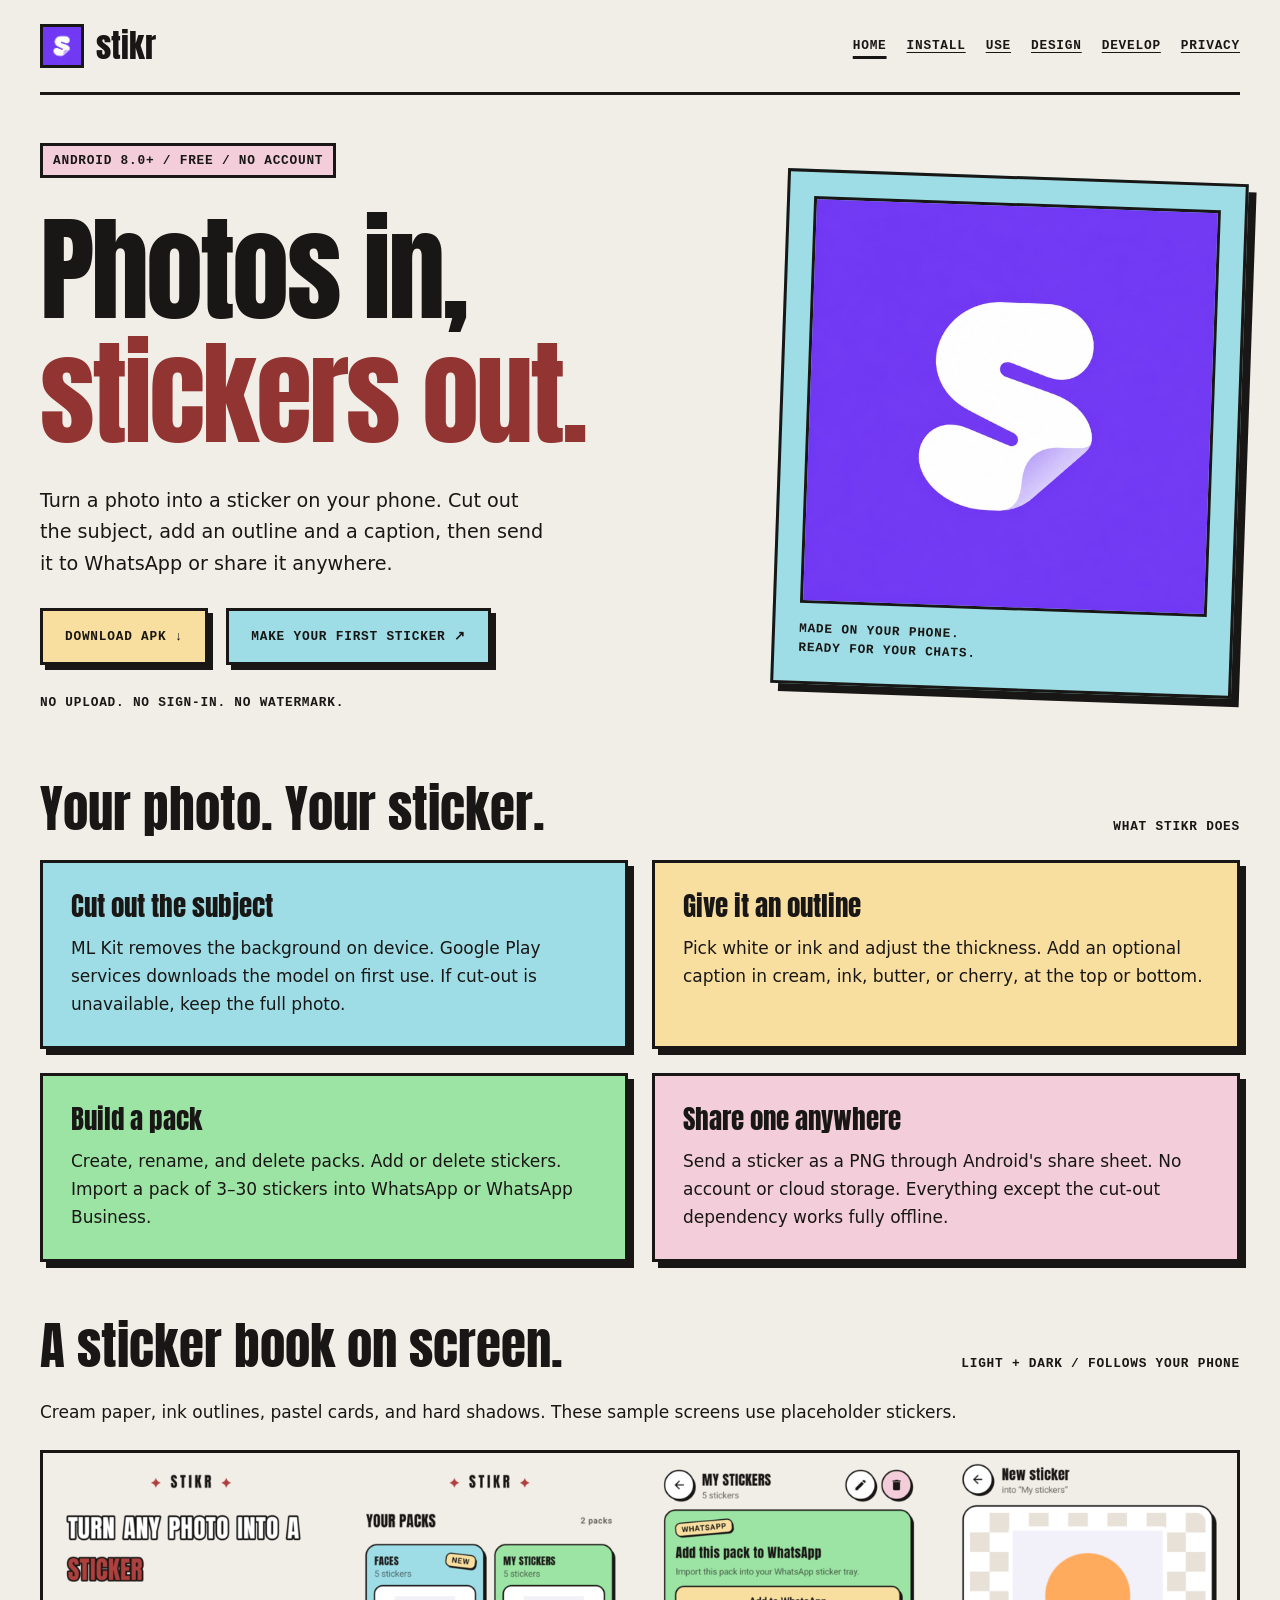
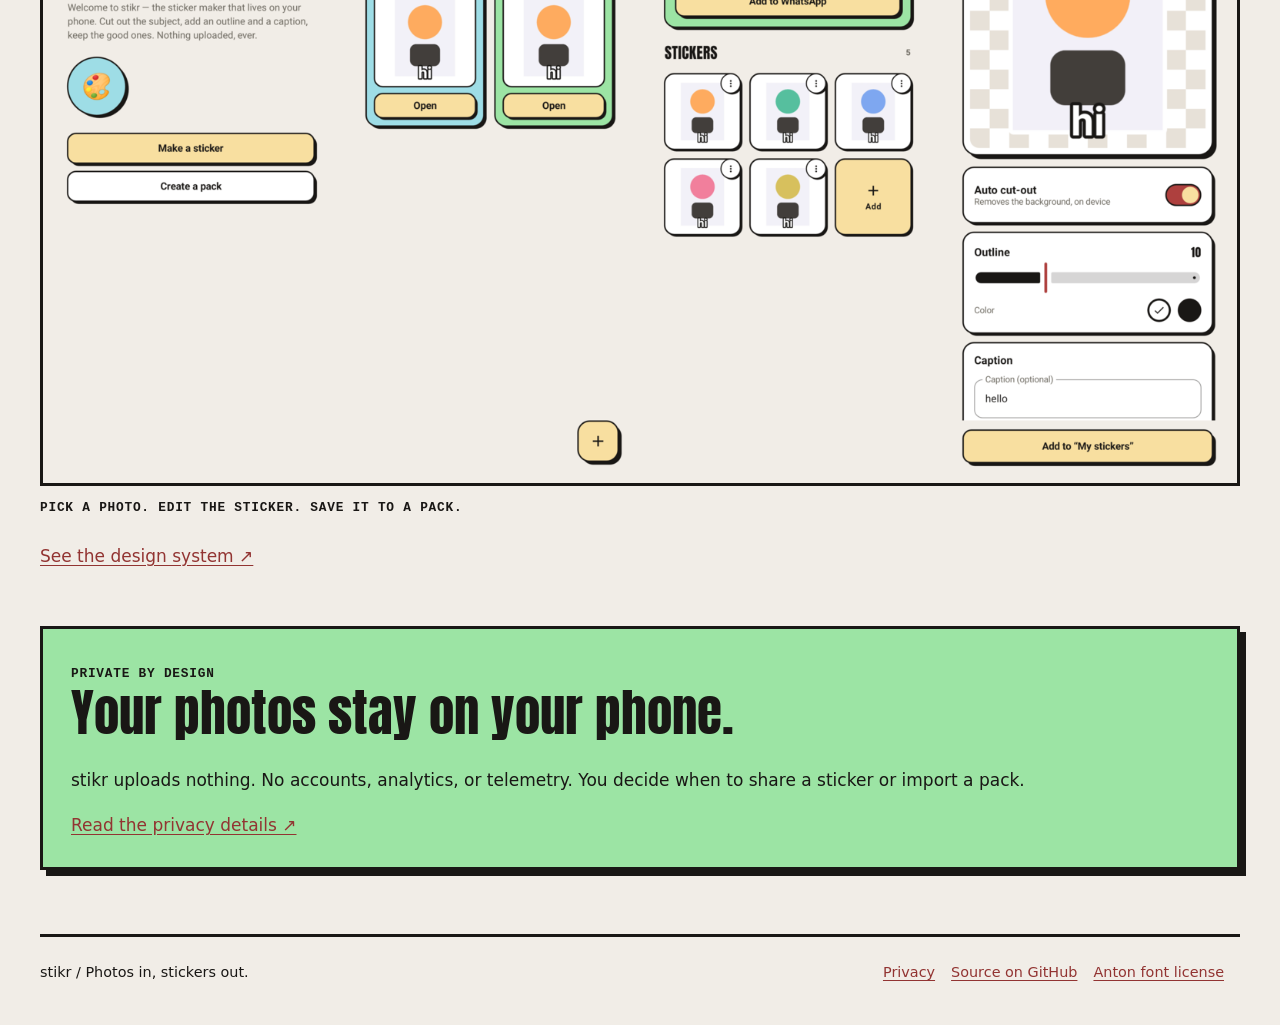
==== docs/site/index.html @ d6e40d76 "docs(site): add sticker-book landing page Co-Authored-By: Claude Opus 5.5 <noreply@anthropic.com>" ====
<!doctype html>
<html lang="en">
<head>
<meta charset="utf-8">
<meta name="viewport" content="width=device-width, initial-scale=1">
<meta name="description" content="Make stickers from your photos on Android. On-device cut-out, captions, packs, and WhatsApp export. No account, upload, or watermark.">
<meta name="color-scheme" content="light dark">
<title>Photos in, stickers out. | stikr</title>
<link rel="icon" href="assets/logo.png" type="image/png">
<link rel="stylesheet" href="style.css">
</head>
<body>
<a class="skip" href="#main">Skip to content</a>
<header><a class="brand" href="index.html"><img src="assets/logo.png" alt="" width="44" height="44">stikr</a><nav aria-label="Main navigation"><a href="index.html" aria-current="page">Home</a><a href="install.html">Install</a><a href="use.html">Use</a><a href="design.html">Design</a><a href="develop.html">Develop</a><a href="privacy.html">Privacy</a></nav></header>
<main id="main">
<section class="hero" aria-labelledby="hero-title">
<div><span class="tag">Android 8.0+ / Free / No account</span><h1 id="hero-title">Photos in,<br><span>stickers out.</span></h1><p class="intro">Turn a photo into a sticker on your phone. Cut out the subject, add an outline and a caption, then send it to WhatsApp or share it anywhere.</p><div class="actions"><a class="button" href="https://github.com/mrduhlol/stikr/releases/latest/download/stikr.apk">Download APK ↓</a><a class="button secondary" href="use.html">Make your first sticker ↗</a></div><p class="label">No upload. No sign-in. No watermark.</p></div>
<div class="hero-art"><img src="assets/logo.png" alt="stikr's white sticker S with a peeled corner on purple" width="1254" height="1254"><span class="label">Made on your phone.<br>Ready for your chats.</span></div>
</section>
<section aria-labelledby="features"><div class="section-top"><h2 id="features">Your photo. Your sticker.</h2><span class="label">What stikr does</span></div><div class="grid">
<article class="card cyan"><h3>Cut out the subject</h3><p>ML Kit removes the background on device. Google Play services downloads the model on first use. If cut-out is unavailable, keep the full photo.</p></article>
<article class="card butter"><h3>Give it an outline</h3><p>Pick white or ink and adjust the thickness. Add an optional caption in cream, ink, butter, or cherry, at the top or bottom.</p></article>
<article class="card green"><h3>Build a pack</h3><p>Create, rename, and delete packs. Add or delete stickers. Import a pack of 3–30 stickers into WhatsApp or WhatsApp Business.</p></article>
<article class="card pink"><h3>Share one anywhere</h3><p>Send a sticker as a PNG through Android's share sheet. No account or cloud storage. Everything except the cut-out dependency works fully offline.</p></article>
</div></section>
<section aria-labelledby="screens"><div class="section-top"><h2 id="screens">A sticker book on screen.</h2><span class="label">Light + dark / Follows your phone</span></div><p>Cream paper, ink outlines, pastel cards, and hard shadows. These sample screens use placeholder stickers.</p><figure><picture><source media="(prefers-color-scheme: dark)" srcset="assets/screens-dark.png"><img src="assets/screens-light.png" alt="Sample stikr screens showing the home page, packs, a WhatsApp pack, and the sticker editor" width="1552" height="820" loading="lazy"></picture><figcaption>Pick a photo. Edit the sticker. Save it to a pack.</figcaption></figure><a href="design.html">See the design system ↗</a></section>
<section class="card green" aria-labelledby="local"><span class="label">Private by design</span><h2 id="local">Your photos stay on your phone.</h2><p>stikr uploads nothing. No accounts, analytics, or telemetry. You decide when to share a sticker or import a pack.</p><a href="privacy.html">Read the privacy details ↗</a></section>
</main>
<footer><p>stikr / Photos in, stickers out.</p><div><a href="privacy.html">Privacy</a><a href="https://github.com/mrduhlol/stikr">Source on GitHub</a><a href="licenses/anton-OFL.txt">Anton font license</a></div></footer>
</body>
</html>
---- docs/site/style.css ----
@font-face{font-family:Anton;src:url('assets/anton_regular.ttf') format('truetype');font-weight:400;font-style:normal;font-display:swap}
:root{color-scheme:light dark;--paper:#F1EDE7;--ink:#191715;--butter:#F8DFA0;--cyan:#9EDDE6;--green:#9CE4A4;--pink:#F3CDDA;--red:#AE403E;--purple:#723AF4;--bg:var(--paper);--text:var(--ink);--line:var(--ink);--surface:#fff;--link:#923432;--focus:#723AF4}
*{box-sizing:border-box}body{margin:0;background:var(--bg);color:var(--text);font:1.0625rem/1.65 system-ui,sans-serif}a{color:var(--link);text-underline-offset:.2em}a:hover{text-decoration-thickness:3px}a:focus-visible,summary:focus-visible{outline:3px solid var(--focus);outline-offset:5px}img{display:block;max-width:100%;height:auto}h1,h2,h3,.brand{font-family:Anton,Impact,sans-serif;font-weight:400;line-height:1.08}h1{font-size:clamp(3.6rem,9vw,7.5rem);letter-spacing:-.025em;margin:.25em 0}h2{font-size:clamp(2rem,4vw,3.4rem);margin:0 0 .5em}h3{font-size:1.7rem;margin:0 0 .5em}p{margin:0 0 1em}header,main,footer{width:min(1200px,calc(100% - 48px));margin:auto}header{display:flex;align-items:center;justify-content:space-between;gap:24px;padding:24px 0;border-bottom:3px solid var(--line)}.brand{display:flex;align-items:center;gap:12px;font-size:2rem;color:var(--text);text-decoration:none}.brand img{width:44px;height:44px;border:3px solid var(--line)}nav{display:flex;flex-wrap:wrap;gap:8px 20px}nav a,.label,.button,th,dt,figcaption,.tag{font:700 .8rem/1.5 ui-monospace,SFMono-Regular,Consolas,monospace;text-transform:uppercase;letter-spacing:.06em}nav a{color:var(--text);padding:7px 0}nav [aria-current]{text-decoration:underline;text-decoration-thickness:3px;text-underline-offset:7px}.skip{position:absolute;top:-100px;left:24px;background:var(--butter);color:var(--ink);padding:12px;z-index:2}.skip:focus{top:8px}main{padding:48px 0 64px}section{margin-top:56px}.hero{display:grid;grid-template-columns:1.5fr 1fr;align-items:center;gap:48px;margin:0}.hero h1 span{color:var(--link)}.hero .intro{max-width:42ch;font-size:1.2rem}.hero-art{padding:24px;background:var(--cyan);border:3px solid var(--line);box-shadow:8px 8px 0 var(--line);transform:rotate(2deg)}.hero-art img{width:100%;border:3px solid var(--ink)}.hero-art .label{display:block;color:var(--ink);margin-top:16px}.actions{display:flex;flex-wrap:wrap;gap:18px;margin:28px 0}.button{display:inline-block;padding:16px 22px;background:var(--butter);color:var(--ink);border:3px solid var(--ink);box-shadow:5px 5px 0 var(--ink);text-decoration:none;transition:transform .1s,box-shadow .1s}.button:hover{transform:translate(2px,2px);box-shadow:3px 3px 0 var(--ink)}.button:active{transform:translate(5px,5px);box-shadow:0 0 0 var(--ink)}.button.secondary{background:var(--cyan)}.tag{display:inline-block;padding:5px 10px;border:3px solid var(--ink);background:var(--pink);color:var(--ink)}.grid{display:grid;grid-template-columns:repeat(2,minmax(0,1fr));gap:24px}.card{border:3px solid var(--line);padding:28px;box-shadow:6px 6px 0 var(--line);background:var(--surface)}.card p:last-child{margin-bottom:0}.butter,.cyan,.green,.pink{color:var(--ink);--link:#923432;--line:var(--ink)}.butter{background:var(--butter)}.cyan{background:var(--cyan)}.green{background:var(--green)}.pink{background:var(--pink)}.section-top{display:flex;justify-content:space-between;align-items:baseline;gap:16px;margin-bottom:24px}.section-top h2{margin:0}figure{margin:24px 0}figure img{border:3px solid var(--line);background:var(--paper)}figcaption{margin-top:12px}.dark-screen{display:none}.page-head{max-width:900px;border-bottom:3px solid var(--line);padding-bottom:24px;margin-bottom:32px}.page-head p{max-width:60ch;font-size:1.2rem}.prose{max-width:850px}.prose section:first-child{margin-top:0}.prose li{padding-left:6px;margin-bottom:12px}.prose h2{font-size:2.4rem}.prose h3{margin-top:28px}code{font: .9em/1.6 ui-monospace,SFMono-Regular,Consolas,monospace;overflow-wrap:anywhere}pre{padding:24px;border:3px solid var(--line);background:var(--surface);overflow:auto}pre code{white-space:pre;overflow-wrap:normal}table{width:100%;border-collapse:collapse;background:var(--surface);margin:24px 0}th,td{border:3px solid var(--line);padding:12px;text-align:left;vertical-align:top}td{overflow-wrap:anywhere}.table-wrap{overflow:auto}.swatches{display:grid;grid-template-columns:repeat(4,minmax(0,1fr));gap:16px}.swatch{border:3px solid var(--line);background:var(--surface)}.swatch i{display:block;height:100px;border-bottom:3px solid var(--line)}.swatch div{padding:12px}.swatch code{display:block}.swatch .cream{background:#F1EDE7}.swatch .ink{background:#191715}.swatch .butter{background:#F8DFA0}.swatch .cyan{background:#9EDDE6}.swatch .green{background:#9CE4A4}.swatch .pink{background:#F3CDDA}.swatch .red{background:#AE403E}.swatch .purple{background:#723AF4}.notice{border-left:6px solid var(--link);padding:16px 24px;background:var(--surface)}footer{border-top:3px solid var(--line);padding:24px 0 40px;display:flex;justify-content:space-between;flex-wrap:wrap;gap:16px;font-size:.9rem}footer p{margin:0}footer a{margin-right:16px}
@media(prefers-color-scheme:dark){:root{color-scheme:dark;--bg:#191715;--text:#F1EDE7;--line:#F1EDE7;--surface:#272321;--link:#F8DFA0;--focus:#9EDDE6}.light-screen{display:none}.dark-screen{display:block}}
@media(max-width:760px){header,main,footer{width:calc(100% - 32px)}header{align-items:flex-start;flex-direction:column;gap:16px}nav{gap:4px 18px}.hero{grid-template-columns:1fr;gap:32px}.hero-art{max-width:320px;justify-self:center;transform:none}.grid{grid-template-columns:1fr}.swatches{grid-template-columns:repeat(2,minmax(0,1fr))}main{padding-top:32px}.card{padding:22px}.section-top{display:block}section{margin-top:40px}th,td{padding:8px}.button{padding:14px 18px}}
@media(prefers-reduced-motion:reduce){.button{transition:none}}
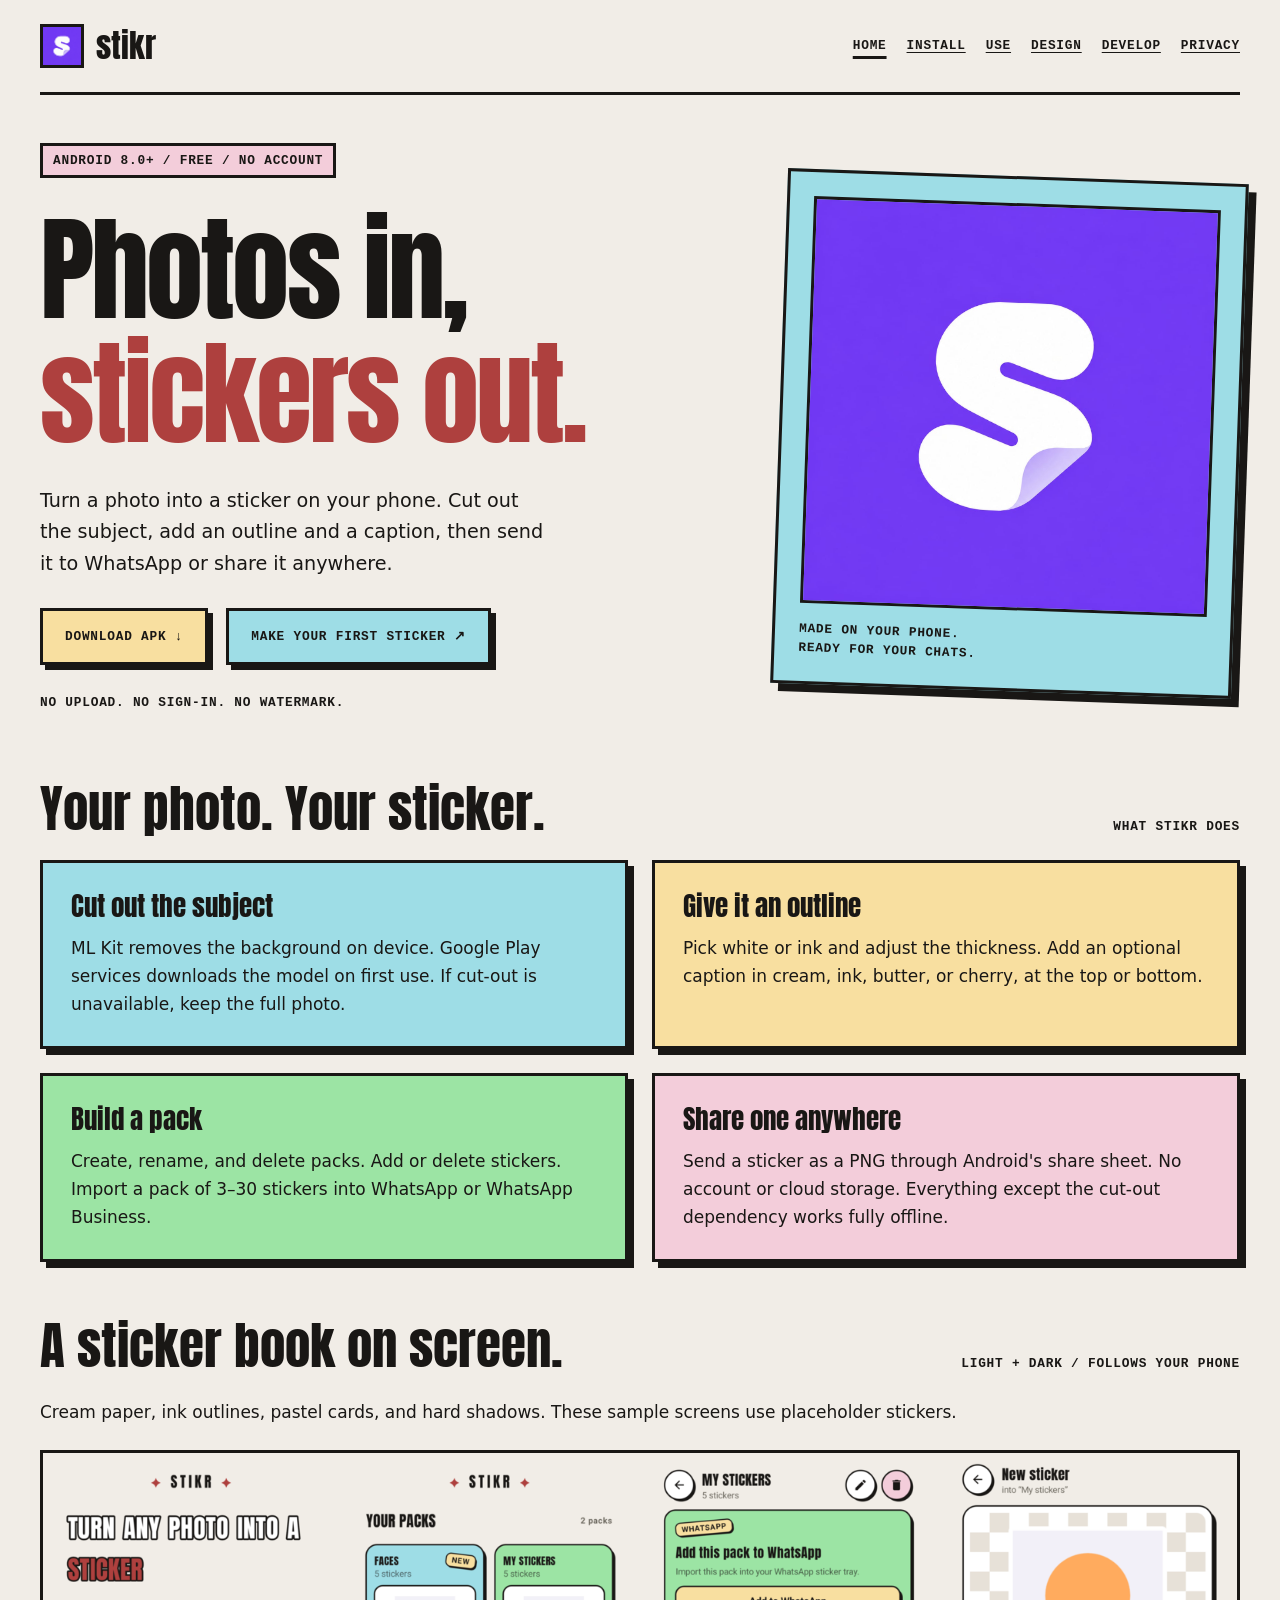
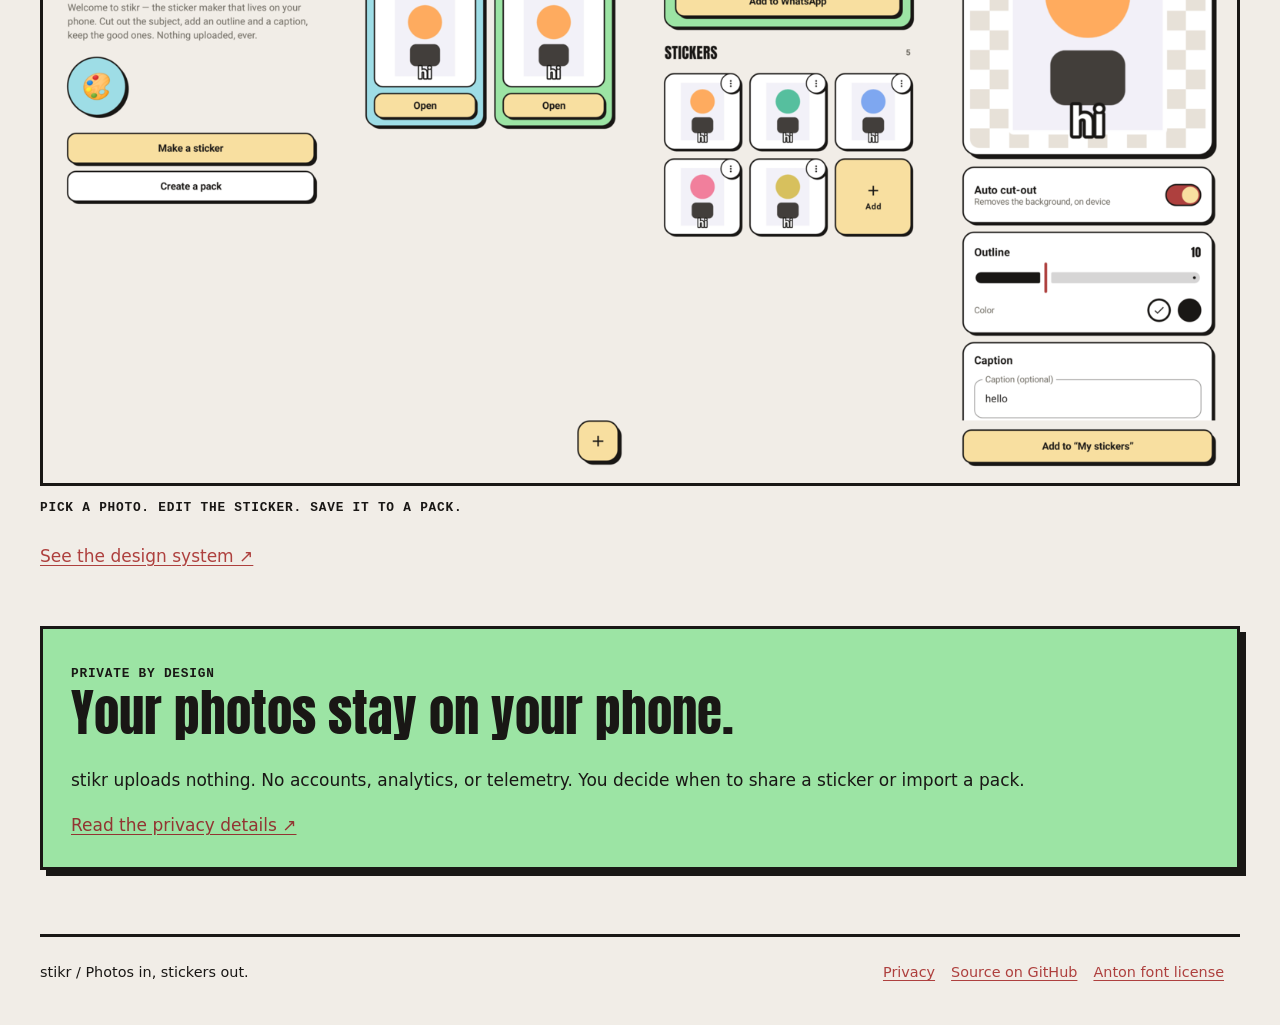
==== commit f6016520: "docs(site): refine palette contrast and keyboard focus Co-Authored-By: Claude Opus 5.5 <noreply@anth" ====
--- a/docs/site/index.html
+++ b/docs/site/index.html
@@ -12,7 +12,7 @@
 <body>
 <a class="skip" href="#main">Skip to content</a>
 <header><a class="brand" href="index.html"><img src="assets/logo.png" alt="" width="44" height="44">stikr</a><nav aria-label="Main navigation"><a href="index.html" aria-current="page">Home</a><a href="install.html">Install</a><a href="use.html">Use</a><a href="design.html">Design</a><a href="develop.html">Develop</a><a href="privacy.html">Privacy</a></nav></header>
-<main id="main">
+<main id="main" tabindex="-1">
 <section class="hero" aria-labelledby="hero-title">
 <div><span class="tag">Android 8.0+ / Free / No account</span><h1 id="hero-title">Photos in,<br><span>stickers out.</span></h1><p class="intro">Turn a photo into a sticker on your phone. Cut out the subject, add an outline and a caption, then send it to WhatsApp or share it anywhere.</p><div class="actions"><a class="button" href="https://github.com/mrduhlol/stikr/releases/latest/download/stikr.apk">Download APK ↓</a><a class="button secondary" href="use.html">Make your first sticker ↗</a></div><p class="label">No upload. No sign-in. No watermark.</p></div>
 <div class="hero-art"><img src="assets/logo.png" alt="stikr's white sticker S with a peeled corner on purple" width="1254" height="1254"><span class="label">Made on your phone.<br>Ready for your chats.</span></div>
--- a/docs/site/style.css
+++ b/docs/site/style.css
@@ -1,6 +1,6 @@
 @font-face{font-family:Anton;src:url('assets/anton_regular.ttf') format('truetype');font-weight:400;font-style:normal;font-display:swap}
-:root{color-scheme:light dark;--paper:#F1EDE7;--ink:#191715;--butter:#F8DFA0;--cyan:#9EDDE6;--green:#9CE4A4;--pink:#F3CDDA;--red:#AE403E;--purple:#723AF4;--bg:var(--paper);--text:var(--ink);--line:var(--ink);--surface:#fff;--link:#923432;--focus:#723AF4}
-*{box-sizing:border-box}body{margin:0;background:var(--bg);color:var(--text);font:1.0625rem/1.65 system-ui,sans-serif}a{color:var(--link);text-underline-offset:.2em}a:hover{text-decoration-thickness:3px}a:focus-visible,summary:focus-visible{outline:3px solid var(--focus);outline-offset:5px}img{display:block;max-width:100%;height:auto}h1,h2,h3,.brand{font-family:Anton,Impact,sans-serif;font-weight:400;line-height:1.08}h1{font-size:clamp(3.6rem,9vw,7.5rem);letter-spacing:-.025em;margin:.25em 0}h2{font-size:clamp(2rem,4vw,3.4rem);margin:0 0 .5em}h3{font-size:1.7rem;margin:0 0 .5em}p{margin:0 0 1em}header,main,footer{width:min(1200px,calc(100% - 48px));margin:auto}header{display:flex;align-items:center;justify-content:space-between;gap:24px;padding:24px 0;border-bottom:3px solid var(--line)}.brand{display:flex;align-items:center;gap:12px;font-size:2rem;color:var(--text);text-decoration:none}.brand img{width:44px;height:44px;border:3px solid var(--line)}nav{display:flex;flex-wrap:wrap;gap:8px 20px}nav a,.label,.button,th,dt,figcaption,.tag{font:700 .8rem/1.5 ui-monospace,SFMono-Regular,Consolas,monospace;text-transform:uppercase;letter-spacing:.06em}nav a{color:var(--text);padding:7px 0}nav [aria-current]{text-decoration:underline;text-decoration-thickness:3px;text-underline-offset:7px}.skip{position:absolute;top:-100px;left:24px;background:var(--butter);color:var(--ink);padding:12px;z-index:2}.skip:focus{top:8px}main{padding:48px 0 64px}section{margin-top:56px}.hero{display:grid;grid-template-columns:1.5fr 1fr;align-items:center;gap:48px;margin:0}.hero h1 span{color:var(--link)}.hero .intro{max-width:42ch;font-size:1.2rem}.hero-art{padding:24px;background:var(--cyan);border:3px solid var(--line);box-shadow:8px 8px 0 var(--line);transform:rotate(2deg)}.hero-art img{width:100%;border:3px solid var(--ink)}.hero-art .label{display:block;color:var(--ink);margin-top:16px}.actions{display:flex;flex-wrap:wrap;gap:18px;margin:28px 0}.button{display:inline-block;padding:16px 22px;background:var(--butter);color:var(--ink);border:3px solid var(--ink);box-shadow:5px 5px 0 var(--ink);text-decoration:none;transition:transform .1s,box-shadow .1s}.button:hover{transform:translate(2px,2px);box-shadow:3px 3px 0 var(--ink)}.button:active{transform:translate(5px,5px);box-shadow:0 0 0 var(--ink)}.button.secondary{background:var(--cyan)}.tag{display:inline-block;padding:5px 10px;border:3px solid var(--ink);background:var(--pink);color:var(--ink)}.grid{display:grid;grid-template-columns:repeat(2,minmax(0,1fr));gap:24px}.card{border:3px solid var(--line);padding:28px;box-shadow:6px 6px 0 var(--line);background:var(--surface)}.card p:last-child{margin-bottom:0}.butter,.cyan,.green,.pink{color:var(--ink);--link:#923432;--line:var(--ink)}.butter{background:var(--butter)}.cyan{background:var(--cyan)}.green{background:var(--green)}.pink{background:var(--pink)}.section-top{display:flex;justify-content:space-between;align-items:baseline;gap:16px;margin-bottom:24px}.section-top h2{margin:0}figure{margin:24px 0}figure img{border:3px solid var(--line);background:var(--paper)}figcaption{margin-top:12px}.dark-screen{display:none}.page-head{max-width:900px;border-bottom:3px solid var(--line);padding-bottom:24px;margin-bottom:32px}.page-head p{max-width:60ch;font-size:1.2rem}.prose{max-width:850px}.prose section:first-child{margin-top:0}.prose li{padding-left:6px;margin-bottom:12px}.prose h2{font-size:2.4rem}.prose h3{margin-top:28px}code{font: .9em/1.6 ui-monospace,SFMono-Regular,Consolas,monospace;overflow-wrap:anywhere}pre{padding:24px;border:3px solid var(--line);background:var(--surface);overflow:auto}pre code{white-space:pre;overflow-wrap:normal}table{width:100%;border-collapse:collapse;background:var(--surface);margin:24px 0}th,td{border:3px solid var(--line);padding:12px;text-align:left;vertical-align:top}td{overflow-wrap:anywhere}.table-wrap{overflow:auto}.swatches{display:grid;grid-template-columns:repeat(4,minmax(0,1fr));gap:16px}.swatch{border:3px solid var(--line);background:var(--surface)}.swatch i{display:block;height:100px;border-bottom:3px solid var(--line)}.swatch div{padding:12px}.swatch code{display:block}.swatch .cream{background:#F1EDE7}.swatch .ink{background:#191715}.swatch .butter{background:#F8DFA0}.swatch .cyan{background:#9EDDE6}.swatch .green{background:#9CE4A4}.swatch .pink{background:#F3CDDA}.swatch .red{background:#AE403E}.swatch .purple{background:#723AF4}.notice{border-left:6px solid var(--link);padding:16px 24px;background:var(--surface)}footer{border-top:3px solid var(--line);padding:24px 0 40px;display:flex;justify-content:space-between;flex-wrap:wrap;gap:16px;font-size:.9rem}footer p{margin:0}footer a{margin-right:16px}
-@media(prefers-color-scheme:dark){:root{color-scheme:dark;--bg:#191715;--text:#F1EDE7;--line:#F1EDE7;--surface:#272321;--link:#F8DFA0;--focus:#9EDDE6}.light-screen{display:none}.dark-screen{display:block}}
+:root{color-scheme:light dark;--paper:#F1EDE7;--ink:#191715;--butter:#F8DFA0;--cyan:#9EDDE6;--green:#9CE4A4;--pink:#F3CDDA;--red:#AE403E;--purple:#723AF4;--bg:var(--paper);--text:var(--ink);--line:var(--ink);--surface:#fff;--link:#AE403E;--focus:#723AF4}
+*{box-sizing:border-box}body{margin:0;background:var(--bg);color:var(--text);font:1.0625rem/1.65 system-ui,sans-serif}a{color:var(--link);text-underline-offset:.2em}a:hover{text-decoration-thickness:3px}a:focus-visible,summary:focus-visible{outline:3px solid var(--focus);outline-offset:5px;box-shadow:0 0 0 5px var(--bg)}img{display:block;max-width:100%;height:auto}h1,h2,h3,.brand{font-family:Anton,Impact,sans-serif;font-weight:400;line-height:1.08}h1{font-size:clamp(3.6rem,9vw,7.5rem);letter-spacing:-.025em;margin:.25em 0}h2{font-size:clamp(2rem,4vw,3.4rem);margin:0 0 .5em}h3{font-size:1.7rem;margin:0 0 .5em}p{margin:0 0 1em}header,main,footer{width:min(1200px,calc(100% - 48px));margin:auto}header{display:flex;align-items:center;justify-content:space-between;gap:24px;padding:24px 0;border-bottom:3px solid var(--line)}.brand{display:flex;align-items:center;gap:12px;font-size:2rem;color:var(--text);text-decoration:none}.brand img{width:44px;height:44px;border:3px solid var(--line)}nav{display:flex;flex-wrap:wrap;gap:8px 20px}nav a,.label,.button,th,dt,figcaption,.tag{font:700 .8rem/1.5 ui-monospace,SFMono-Regular,Consolas,monospace;text-transform:uppercase;letter-spacing:.06em}nav a{color:var(--text);padding:7px 0}nav [aria-current]{text-decoration:underline;text-decoration-thickness:3px;text-underline-offset:7px}.skip{position:absolute;top:-100px;left:24px;background:var(--butter);color:var(--ink);padding:12px;z-index:2}.skip:focus{top:8px}main{padding:48px 0 64px}section{margin-top:56px}.hero{display:grid;grid-template-columns:1.5fr 1fr;align-items:center;gap:48px;margin:0}.hero h1 span{color:var(--link)}.hero .intro{max-width:42ch;font-size:1.2rem}.hero-art{padding:24px;background:var(--cyan);border:3px solid var(--line);box-shadow:8px 8px 0 var(--line);transform:rotate(2deg)}.hero-art img{width:100%;border:3px solid var(--ink)}.hero-art .label{display:block;color:var(--ink);margin-top:16px}.actions{display:flex;flex-wrap:wrap;gap:18px;margin:28px 0}.button{display:inline-block;padding:16px 22px;background:var(--butter);color:var(--ink);border:3px solid var(--ink);box-shadow:5px 5px 0 var(--ink);text-decoration:none;transition:transform .1s,box-shadow .1s}.button:hover{transform:translate(2px,2px);box-shadow:3px 3px 0 var(--ink)}.button:active{transform:translate(5px,5px);box-shadow:0 0 0 var(--ink)}.button.secondary{background:var(--cyan)}.tag{display:inline-block;padding:5px 10px;border:3px solid var(--ink);background:var(--pink);color:var(--ink)}.grid{display:grid;grid-template-columns:repeat(2,minmax(0,1fr));gap:24px}.card{border:3px solid var(--line);padding:28px;box-shadow:6px 6px 0 var(--line);background:var(--surface)}.card p:last-child{margin-bottom:0}.butter,.cyan,.green,.pink{color:var(--ink);--link:#923432;--line:var(--ink)}.butter{background:var(--butter)}.cyan{background:var(--cyan)}.green{background:var(--green)}.pink{background:var(--pink)}.section-top{display:flex;justify-content:space-between;align-items:baseline;gap:16px;margin-bottom:24px}.section-top h2{margin:0}figure{margin:24px 0}figure img{border:3px solid var(--line);background:var(--paper)}figcaption{margin-top:12px}.page-head{max-width:900px;border-bottom:3px solid var(--line);padding-bottom:24px;margin-bottom:32px}.page-head p{max-width:60ch;font-size:1.2rem}.prose{max-width:850px}.prose section:first-child{margin-top:0}.prose li{padding-left:6px;margin-bottom:12px}.prose h2{font-size:2.4rem}.prose h3{margin-top:28px}code{font: .9em/1.6 ui-monospace,SFMono-Regular,Consolas,monospace;overflow-wrap:anywhere}pre{padding:24px;border:3px solid var(--line);background:var(--surface);overflow:auto}pre code{white-space:pre;overflow-wrap:normal}table{width:100%;border-collapse:collapse;background:var(--surface);margin:24px 0}th,td{border:3px solid var(--line);padding:12px;text-align:left;vertical-align:top}td{overflow-wrap:anywhere}.table-wrap{overflow:auto}.swatches{display:grid;grid-template-columns:repeat(4,minmax(0,1fr));gap:16px}.swatch{border:3px solid var(--line);background:var(--surface)}.swatch i{display:block;height:100px;border-bottom:3px solid var(--line)}.swatch div{padding:12px}.swatch code{display:block}.swatch .cream{background:#F1EDE7}.swatch .ink{background:#191715}.swatch .butter{background:#F8DFA0}.swatch .cyan{background:#9EDDE6}.swatch .green{background:#9CE4A4}.swatch .pink{background:#F3CDDA}.swatch .red{background:#AE403E}.swatch .purple{background:#723AF4}.notice{border-left:6px solid var(--link);padding:16px 24px;background:var(--surface)}footer{border-top:3px solid var(--line);padding:24px 0 40px;display:flex;justify-content:space-between;flex-wrap:wrap;gap:16px;font-size:.9rem}footer p{margin:0}footer a{margin-right:16px}
+@media(prefers-color-scheme:dark){:root{color-scheme:dark;--bg:#191715;--text:#F1EDE7;--line:#F1EDE7;--surface:#272321;--link:#F8DFA0;--focus:#9EDDE6}}
 @media(max-width:760px){header,main,footer{width:calc(100% - 32px)}header{align-items:flex-start;flex-direction:column;gap:16px}nav{gap:4px 18px}.hero{grid-template-columns:1fr;gap:32px}.hero-art{max-width:320px;justify-self:center;transform:none}.grid{grid-template-columns:1fr}.swatches{grid-template-columns:repeat(2,minmax(0,1fr))}main{padding-top:32px}.card{padding:22px}.section-top{display:block}section{margin-top:40px}th,td{padding:8px}.button{padding:14px 18px}}
 @media(prefers-reduced-motion:reduce){.button{transition:none}}
